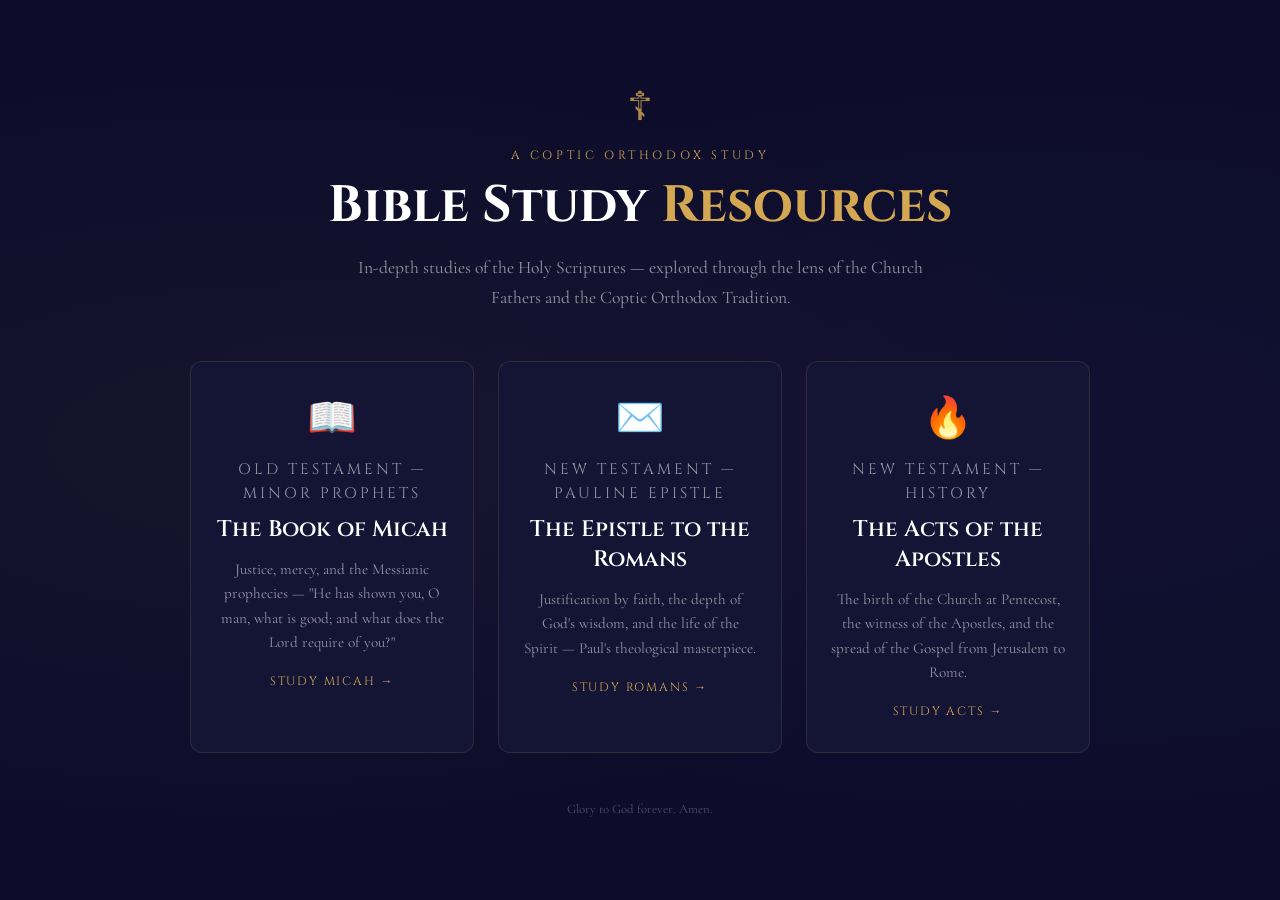
==== index.html @ 5ddb3ecb "Add Micah, Romans, and Acts of the Apostles study resources" ====
<!DOCTYPE html>
<html lang="en">
<head>
  <meta charset="UTF-8">
  <meta name="viewport" content="width=device-width, initial-scale=1.0">
  <meta name="description" content="Coptic Orthodox Bible Study Resources — In-depth studies of Micah, Romans, and the Acts of the Apostles with patristic commentary.">
  <title>Coptic Orthodox Bible Study Resources</title>
  <link href="https://fonts.googleapis.com/css2?family=Cinzel:wght@400;600;700&family=Cormorant+Garamond:ital,wght@0,400;0,600;1,400&display=swap" rel="stylesheet">
  <style>
    *, *::before, *::after { margin: 0; padding: 0; box-sizing: border-box; }
    :root {
      --bg: #0d0d2b;
      --surface: #141435;
      --gold: #d4a853;
      --gold-dim: #b8923f;
      --text: #e0ddd5;
      --text-dim: #9994a1;
    }
    body {
      font-family: 'Cormorant Garamond', Georgia, serif;
      background: var(--bg);
      color: var(--text);
      min-height: 100vh;
      display: flex;
      flex-direction: column;
      align-items: center;
      justify-content: center;
      padding: 2rem;
      background-image:
        radial-gradient(ellipse at 20% 50%, rgba(212,168,83,0.05) 0%, transparent 60%),
        radial-gradient(ellipse at 80% 50%, rgba(100,80,160,0.05) 0%, transparent 60%);
    }
    .container {
      max-width: 900px;
      width: 100%;
      text-align: center;
    }
    .cross {
      font-size: 2.5rem;
      color: var(--gold);
      margin-bottom: 1rem;
      opacity: 0.8;
    }
    .subtitle {
      font-family: 'Cinzel', serif;
      font-size: 0.75rem;
      letter-spacing: 0.3em;
      text-transform: uppercase;
      color: var(--gold);
      margin-bottom: 0.8rem;
    }
    h1 {
      font-family: 'Cinzel', serif;
      font-size: clamp(2rem, 5vw, 3.2rem);
      font-weight: 700;
      color: #fff;
      line-height: 1.2;
      margin-bottom: 1rem;
    }
    h1 span { color: var(--gold); }
    .desc {
      font-size: 1.1rem;
      line-height: 1.7;
      color: var(--text-dim);
      max-width: 600px;
      margin: 0 auto 3rem;
    }
    .grid {
      display: grid;
      grid-template-columns: repeat(auto-fit, minmax(250px, 1fr));
      gap: 1.5rem;
      margin-bottom: 3rem;
    }
    .card {
      background: var(--surface);
      border: 1px solid rgba(212,168,83,0.15);
      border-radius: 12px;
      padding: 2rem 1.5rem;
      text-decoration: none;
      color: var(--text);
      transition: all 0.3s ease;
      position: relative;
      overflow: hidden;
    }
    .card::before {
      content: '';
      position: absolute;
      top: 0; left: 0; right: 0;
      height: 3px;
      background: linear-gradient(90deg, transparent, var(--gold), transparent);
      opacity: 0;
      transition: opacity 0.3s ease;
    }
    .card:hover {
      border-color: rgba(212,168,83,0.4);
      transform: translateY(-4px);
      box-shadow: 0 12px 40px rgba(0,0,0,0.3);
    }
    .card:hover::before { opacity: 1; }
    .card-icon {
      font-size: 2.5rem;
      margin-bottom: 1rem;
      display: block;
    }
    .card-book {
      font-family: 'Cinzel', serif;
      font-size: 0.65rem;
      letter-spacing: 0.2em;
      text-transform: uppercase;
      color: var(--gold);
      margin-bottom: 0.5rem;
    }
    .card h2 {
      font-family: 'Cinzel', serif;
      font-size: 1.4rem;
      font-weight: 600;
      color: #fff;
      margin-bottom: 0.8rem;
    }
    .card p {
      font-size: 0.95rem;
      line-height: 1.6;
      color: var(--text-dim);
    }
    .card-arrow {
      display: inline-block;
      margin-top: 1.2rem;
      color: var(--gold);
      font-family: 'Cinzel', serif;
      font-size: 0.75rem;
      letter-spacing: 0.15em;
      text-transform: uppercase;
      transition: transform 0.3s ease;
    }
    .card:hover .card-arrow { transform: translateX(6px); }
    footer {
      margin-top: 2rem;
      text-align: center;
      color: var(--text-dim);
      font-size: 0.8rem;
      opacity: 0.5;
    }
    @media (max-width: 600px) {
      .grid { grid-template-columns: 1fr; }
    }
  </style>
</head>
<body>
  <div class="container">
    <div class="cross">☦</div>
    <p class="subtitle">A Coptic Orthodox Study</p>
    <h1>Bible Study <span>Resources</span></h1>
    <p class="desc">In-depth studies of the Holy Scriptures — explored through the lens of the Church Fathers and the Coptic Orthodox Tradition.</p>

    <div class="grid">
      <a href="micah/" class="card">
        <span class="card-icon">📖</span>
        <p class="card-book">Old Testament — Minor Prophets</p>
        <h2>The Book of Micah</h2>
        <p>Justice, mercy, and the Messianic prophecies — "He has shown you, O man, what is good; and what does the Lord require of you?"</p>
        <span class="card-arrow">Study Micah →</span>
      </a>
      <a href="romans/" class="card">
        <span class="card-icon">✉️</span>
        <p class="card-book">New Testament — Pauline Epistle</p>
        <h2>The Epistle to the Romans</h2>
        <p>Justification by faith, the depth of God's wisdom, and the life of the Spirit — Paul's theological masterpiece.</p>
        <span class="card-arrow">Study Romans →</span>
      </a>
      <a href="acts/" class="card">
        <span class="card-icon">🔥</span>
        <p class="card-book">New Testament — History</p>
        <h2>The Acts of the Apostles</h2>
        <p>The birth of the Church at Pentecost, the witness of the Apostles, and the spread of the Gospel from Jerusalem to Rome.</p>
        <span class="card-arrow">Study Acts →</span>
      </a>
    </div>

    <footer>
      <p>Glory to God forever. Amen.</p>
    </footer>
  </div>
</body>
</html>
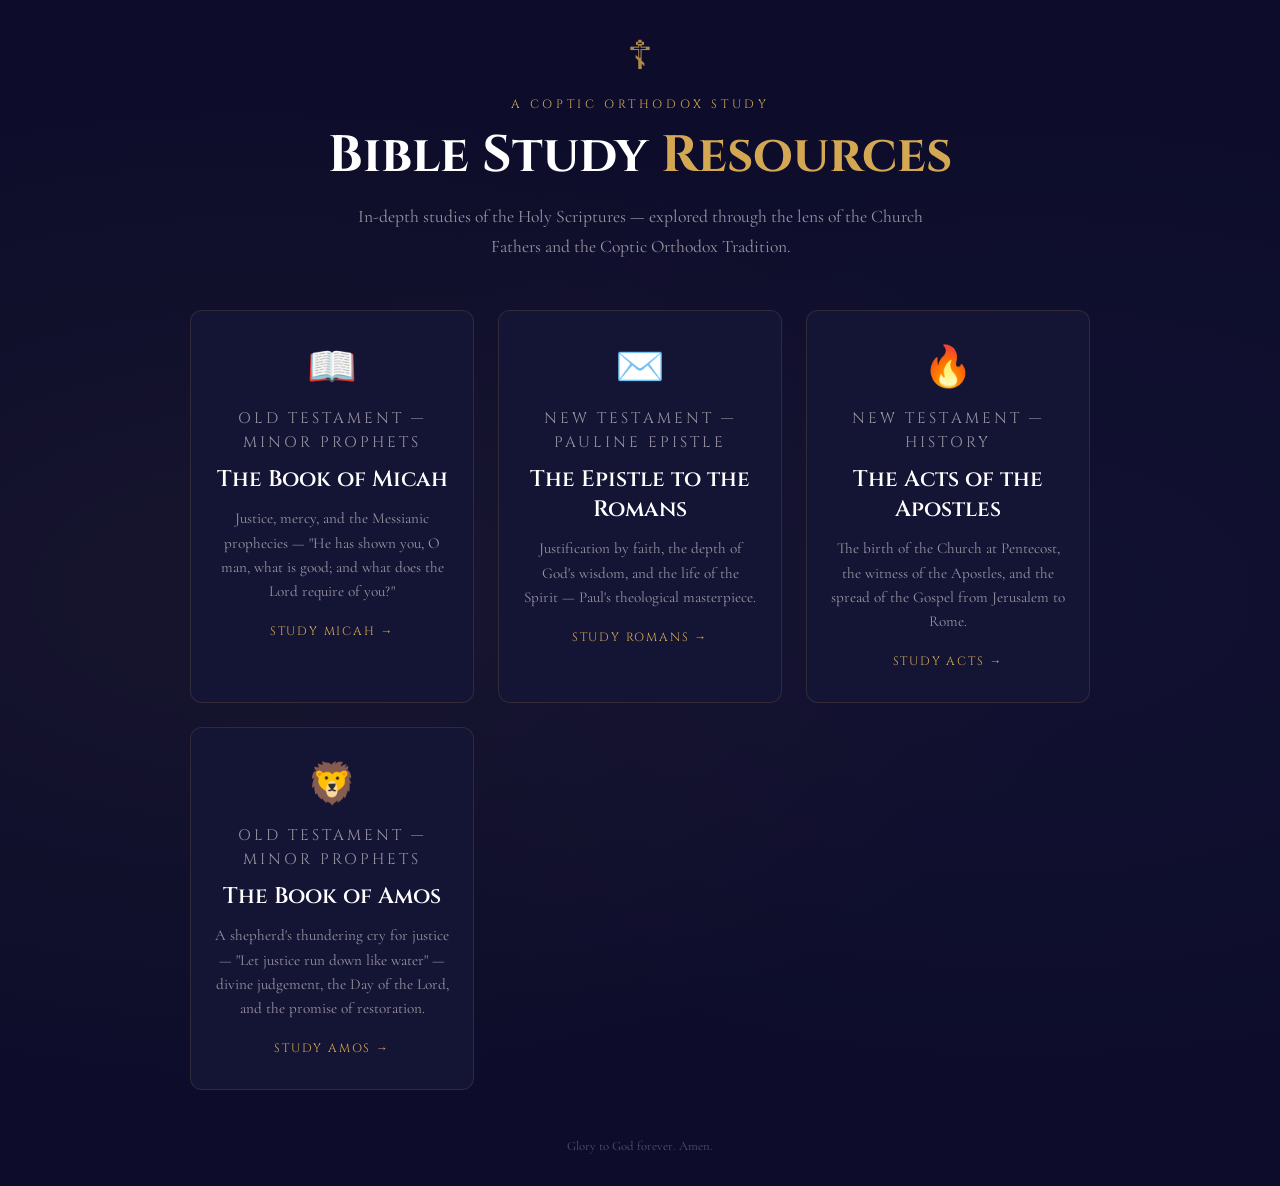
==== commit a6d3a366: "Add Book of Amos Bible study page with patristic commentary, chapter analysis, five visions, Day of " ====
--- a/index.html
+++ b/index.html
@@ -3,7 +3,7 @@
 <head>
   <meta charset="UTF-8">
   <meta name="viewport" content="width=device-width, initial-scale=1.0">
-  <meta name="description" content="Coptic Orthodox Bible Study Resources — In-depth studies of Micah, Romans, and the Acts of the Apostles with patristic commentary.">
+  <meta name="description" content="Coptic Orthodox Bible Study Resources — In-depth studies of Micah, Romans, the Acts of the Apostles, and Amos with patristic commentary.">
   <title>Coptic Orthodox Bible Study Resources</title>
   <link href="https://fonts.googleapis.com/css2?family=Cinzel:wght@400;600;700&family=Cormorant+Garamond:ital,wght@0,400;0,600;1,400&display=swap" rel="stylesheet">
   <style>
@@ -174,6 +174,13 @@
         <p>The birth of the Church at Pentecost, the witness of the Apostles, and the spread of the Gospel from Jerusalem to Rome.</p>
         <span class="card-arrow">Study Acts →</span>
       </a>
+      <a href="amos/" class="card">
+        <span class="card-icon">🦁</span>
+        <p class="card-book">Old Testament — Minor Prophets</p>
+        <h2>The Book of Amos</h2>
+        <p>A shepherd's thundering cry for justice — "Let justice run down like water" — divine judgement, the Day of the Lord, and the promise of restoration.</p>
+        <span class="card-arrow">Study Amos →</span>
+      </a>
     </div>
 
     <footer>
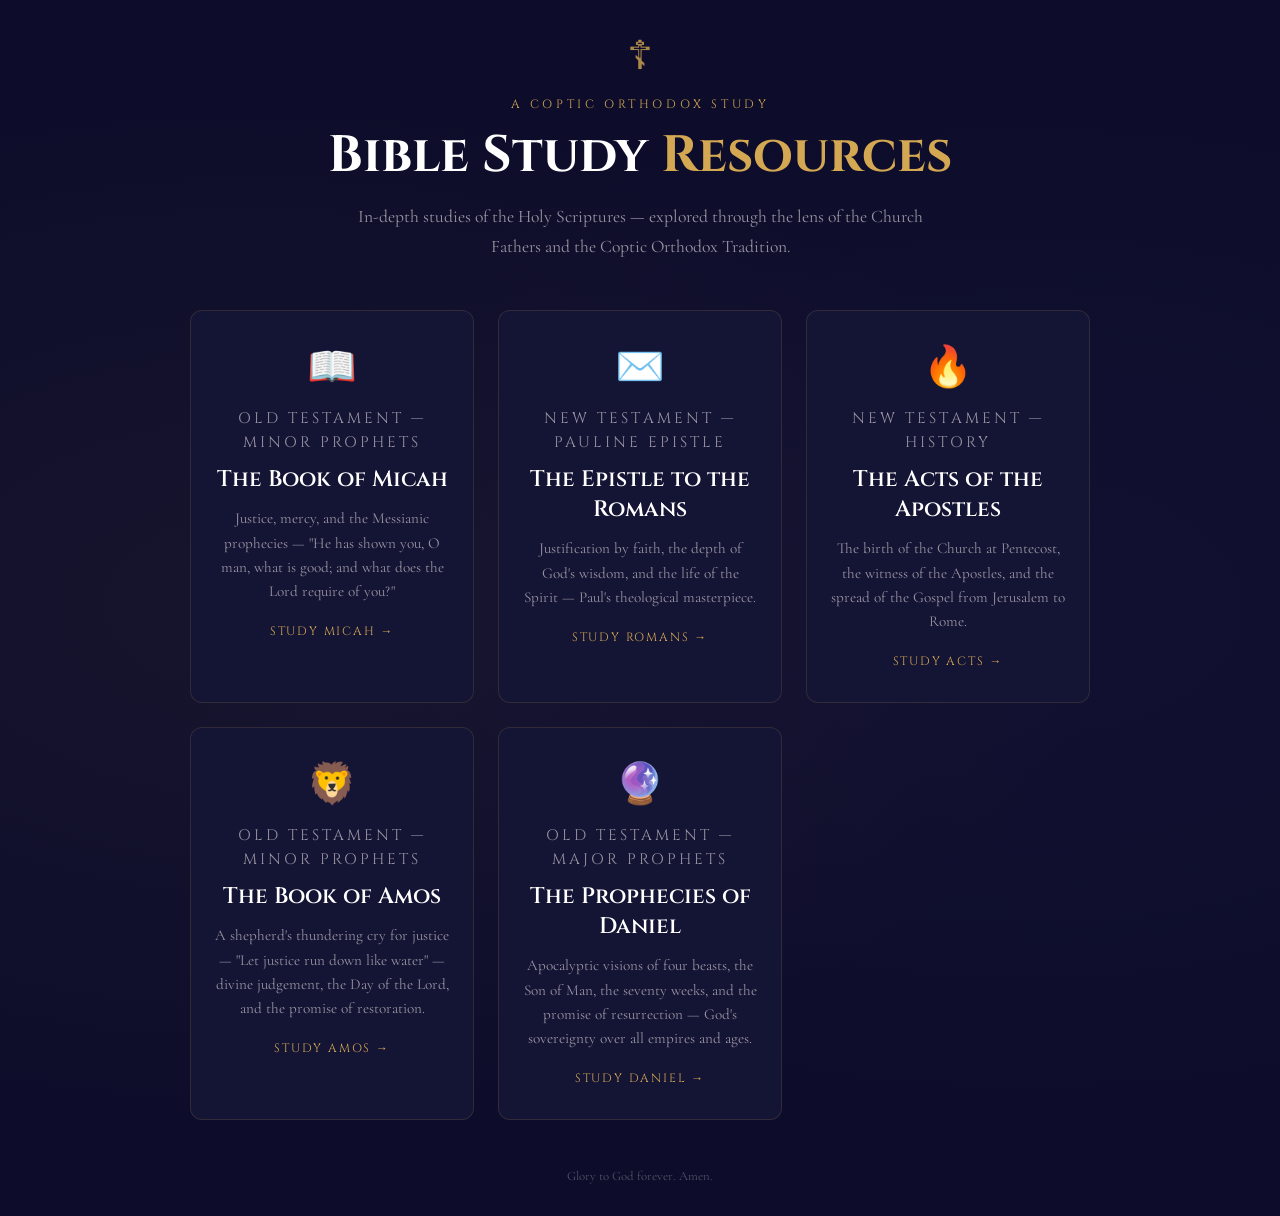
==== commit 9325e90c: "Add Daniel prophecy study to Bible study resources site. Add nav bar to Daniel page, update all page" ====
--- a/index.html
+++ b/index.html
@@ -3,7 +3,7 @@
 <head>
   <meta charset="UTF-8">
   <meta name="viewport" content="width=device-width, initial-scale=1.0">
-  <meta name="description" content="Coptic Orthodox Bible Study Resources — In-depth studies of Micah, Romans, the Acts of the Apostles, and Amos with patristic commentary.">
+  <meta name="description" content="Coptic Orthodox Bible Study Resources — In-depth studies of Micah, Romans, the Acts of the Apostles, Amos, and Daniel with patristic commentary.">
   <title>Coptic Orthodox Bible Study Resources</title>
   <link href="https://fonts.googleapis.com/css2?family=Cinzel:wght@400;600;700&family=Cormorant+Garamond:ital,wght@0,400;0,600;1,400&display=swap" rel="stylesheet">
   <style>
@@ -181,6 +181,13 @@
         <p>A shepherd's thundering cry for justice — "Let justice run down like water" — divine judgement, the Day of the Lord, and the promise of restoration.</p>
         <span class="card-arrow">Study Amos →</span>
       </a>
+      <a href="daniel/" class="card">
+        <span class="card-icon">🔮</span>
+        <p class="card-book">Old Testament — Major Prophets</p>
+        <h2>The Prophecies of Daniel</h2>
+        <p>Apocalyptic visions of four beasts, the Son of Man, the seventy weeks, and the promise of resurrection — God's sovereignty over all empires and ages.</p>
+        <span class="card-arrow">Study Daniel →</span>
+      </a>
     </div>
 
     <footer>
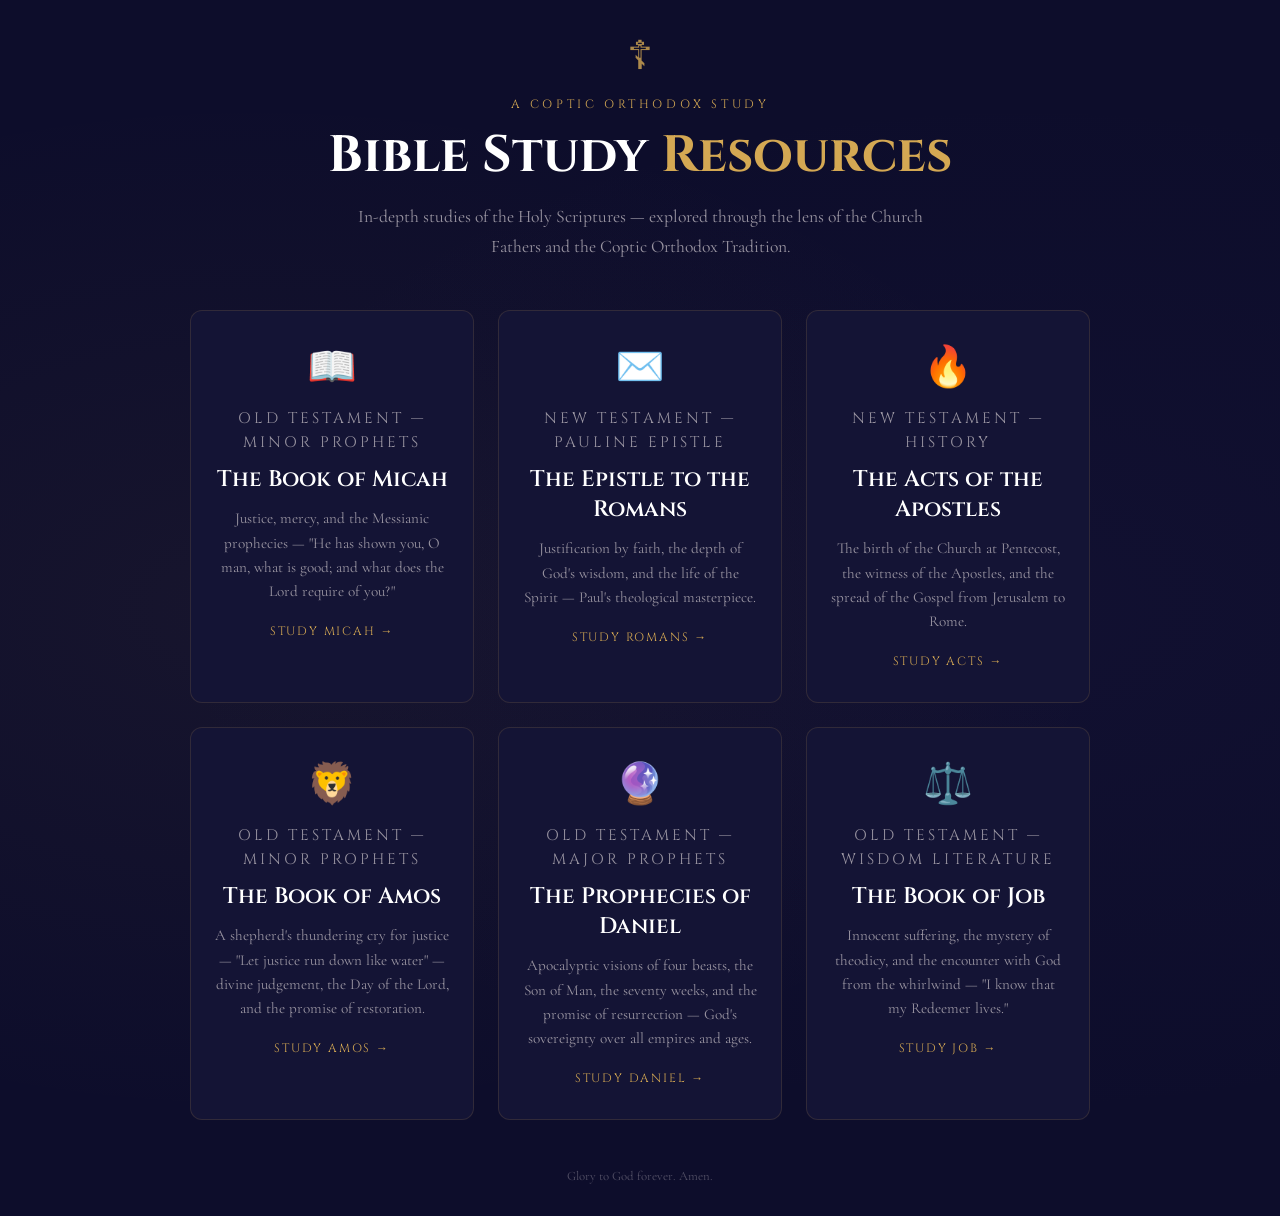
==== commit 88f08251: "Add Book of Job study with Byzantine artwork, chapter analysis, and patristic commentary" ====
--- a/index.html
+++ b/index.html
@@ -3,7 +3,7 @@
 <head>
   <meta charset="UTF-8">
   <meta name="viewport" content="width=device-width, initial-scale=1.0">
-  <meta name="description" content="Coptic Orthodox Bible Study Resources — In-depth studies of Micah, Romans, the Acts of the Apostles, Amos, and Daniel with patristic commentary.">
+  <meta name="description" content="Coptic Orthodox Bible Study Resources — In-depth studies of Micah, Romans, Acts, Amos, Daniel, and Job with patristic commentary.">
   <title>Coptic Orthodox Bible Study Resources</title>
   <link href="https://fonts.googleapis.com/css2?family=Cinzel:wght@400;600;700&family=Cormorant+Garamond:ital,wght@0,400;0,600;1,400&display=swap" rel="stylesheet">
   <style>
@@ -188,6 +188,13 @@
         <p>Apocalyptic visions of four beasts, the Son of Man, the seventy weeks, and the promise of resurrection — God's sovereignty over all empires and ages.</p>
         <span class="card-arrow">Study Daniel →</span>
       </a>
+      <a href="job/" class="card">
+        <span class="card-icon">⚖️</span>
+        <p class="card-book">Old Testament — Wisdom Literature</p>
+        <h2>The Book of Job</h2>
+        <p>Innocent suffering, the mystery of theodicy, and the encounter with God from the whirlwind — "I know that my Redeemer lives."</p>
+        <span class="card-arrow">Study Job →</span>
+      </a>
     </div>
 
     <footer>
